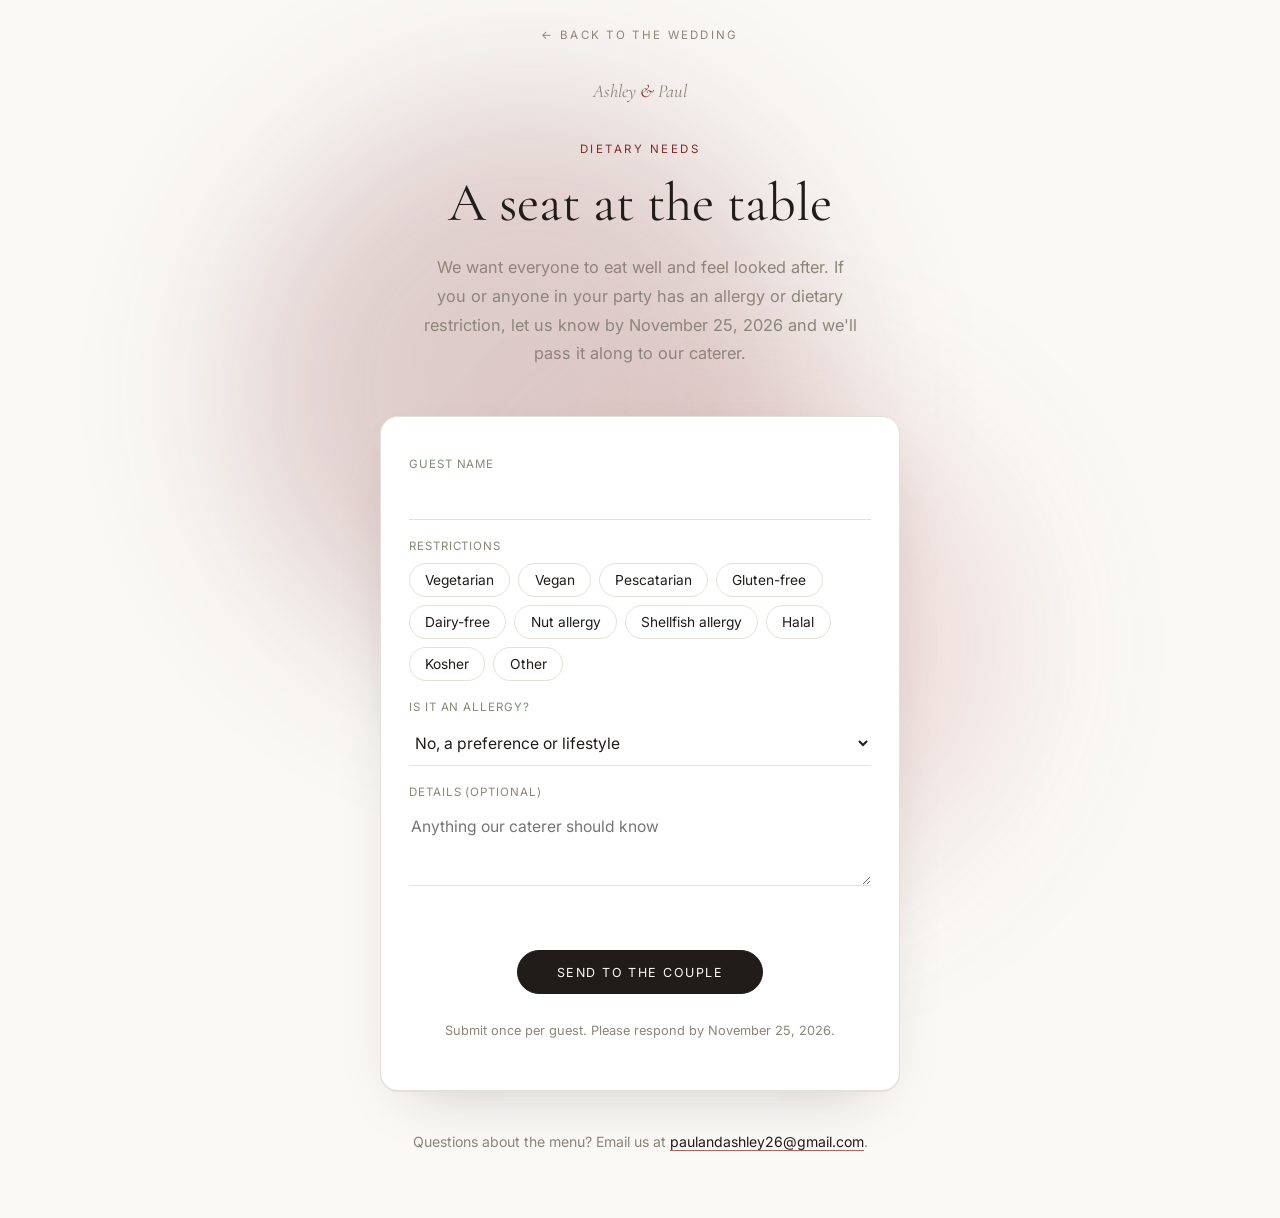
==== dietary.html @ 8dd8bc65 "Add dietary restrictions page New dietary.html form (guest name, restriction chips, allergy severity" ====
<!DOCTYPE html>
<html lang="en">
<head>
<meta charset="UTF-8">
<meta name="viewport" content="width=device-width, initial-scale=1.0">
<title>Dietary Needs · Ashley &amp; Paul</title>
<meta name="description" content="Let Ashley and Paul know about any allergies or dietary restrictions before the wedding.">
<meta name="robots" content="noindex">
<link rel="preconnect" href="https://fonts.googleapis.com">
<link rel="preconnect" href="https://fonts.gstatic.com" crossorigin>
<link href="https://fonts.googleapis.com/css2?family=Cormorant+Garamond:ital,wght@0,300;0,400;0,500;1,400;1,500&family=Inter:wght@300;400;500;600&display=swap" rel="stylesheet">
<link rel="stylesheet" href="styles.css">
<style>
  .dt-page {
    position: relative;
    min-height: 100vh;
    display: flex;
    flex-direction: column;
    align-items: center;
    justify-content: center;
    padding: 5rem 1.5rem 4rem;
    text-align: center;
    overflow: hidden;
  }
  .dt-back {
    position: absolute;
    top: 1.75rem;
    left: 50%;
    transform: translateX(-50%);
    font-size: 0.72rem;
    letter-spacing: 0.2em;
    text-transform: uppercase;
    white-space: nowrap;
    color: var(--muted);
    border-bottom: 1px solid transparent;
    transition: color 0.2s ease, border-color 0.2s ease;
  }
  .dt-back:hover { color: var(--ink); border-bottom-color: var(--rouge); }

  .dt-inner { position: relative; z-index: 1; max-width: 520px; width: 100%; }

  .dt-names {
    font-family: var(--font-display);
    font-style: italic;
    font-size: 1.15rem;
    color: var(--muted);
    margin: 0 0 2.5rem;
  }
  .dt-names .amp { color: var(--rouge); }

  .dt-title {
    font-family: var(--font-display);
    font-weight: 400;
    font-size: clamp(2.4rem, 7vw, 3.4rem);
    line-height: 1.1;
    margin: 0 0 1.25rem;
  }
  .dt-body {
    color: var(--muted);
    font-size: 1.02rem;
    line-height: 1.75;
    margin: 0 auto 3rem;
    max-width: 440px;
  }

  .dt-card {
    background: #fff;
    border: 1px solid var(--hairline);
    border-radius: 18px;
    padding: 2.5rem 1.75rem 2.25rem;
    box-shadow: 0 1px 0 var(--hairline), 0 24px 60px -30px rgba(33, 28, 26, 0.25);
  }
  .dt-card .rsvp-form { max-width: none; }

  .dt-group {
    border: none;
    margin: 0;
    padding: 0;
    display: flex;
    flex-direction: column;
    gap: 0.45rem;
  }
  .dt-group legend {
    font-size: 0.72rem;
    letter-spacing: 0.08em;
    text-transform: uppercase;
    color: var(--muted);
    padding: 0;
    margin-bottom: 0.6rem;
  }

  .dt-options {
    display: flex;
    flex-wrap: wrap;
    gap: 0.5rem;
  }
  .dt-chip { position: relative; }
  .dt-chip input {
    position: absolute;
    opacity: 0;
    width: 1px;
    height: 1px;
  }
  .dt-chip span {
    display: inline-block;
    padding: 0.5rem 0.95rem;
    border: 1px solid var(--hairline);
    border-radius: 999px;
    font-size: 0.86rem;
    color: var(--ink);
    cursor: pointer;
    transition: background 0.2s ease, border-color 0.2s ease, color 0.2s ease;
    user-select: none;
  }
  .dt-chip span:hover { border-color: var(--rouge-soft); }
  .dt-chip input:checked + span {
    background: var(--rouge);
    border-color: var(--rouge);
    color: var(--bg);
  }
  .dt-chip input:focus-visible + span {
    outline: 2px solid var(--rouge-soft);
    outline-offset: 2px;
  }

  .dt-error {
    font-size: 0.82rem;
    color: var(--rouge);
    text-align: center;
    margin: 0;
    min-height: 1.2em;
  }

  .dt-done {
    font-family: var(--font-display);
    font-style: italic;
    font-size: 1.5rem;
    margin: 0 0 0.5rem;
  }
  .dt-done-sub { color: var(--muted); font-size: 0.95rem; margin: 0; }

  .dt-contact {
    color: var(--muted);
    font-size: 0.88rem;
    line-height: 1.6;
    margin: 2.5rem 0 0;
  }
  .dt-contact a { color: var(--ink); border-bottom: 1px solid var(--rouge-soft); }
  .dt-contact a:hover { color: var(--rouge); }
</style>
</head>
<body>

<div class="bloom-defs" aria-hidden="true">
  <svg width="0" height="0">
    <defs>
      <filter id="bloomBlur" x="-50%" y="-50%" width="200%" height="200%">
        <feGaussianBlur stdDeviation="55" />
      </filter>
    </defs>
  </svg>
</div>

<main class="dt-page">
  <div class="bloom bloom-hero" aria-hidden="true">
    <svg viewBox="0 0 800 800" xmlns="http://www.w3.org/2000/svg">
      <circle cx="330" cy="300" r="180" fill="var(--rouge)" opacity="0.22" filter="url(#bloomBlur)"/>
      <circle cx="480" cy="460" r="150" fill="var(--rouge-soft)" opacity="0.2" filter="url(#bloomBlur)"/>
    </svg>
  </div>

  <a href="index.html#qa" class="dt-back">&larr; Back to the wedding</a>

  <div class="dt-inner">
    <p class="dt-names">Ashley <span class="amp">&amp;</span> Paul</p>
    <p class="eyebrow">Dietary Needs</p>
    <h1 class="dt-title">A seat at the table</h1>
    <p class="dt-body">We want everyone to eat well and feel looked after. If you or anyone in your party has an allergy or dietary restriction, let us know by November 25, 2026 and we'll pass it along to our caterer.</p>

    <div class="dt-card" id="dietaryCard">
      <form class="rsvp-form" id="dietaryForm" novalidate>
        <input type="hidden" name="form_type" value="Dietary restriction">
        <input type="hidden" name="_subject" value="Wedding: dietary restriction">

        <div class="form-row">
          <label for="dtName">Guest name</label>
          <input type="text" id="dtName" name="guestName" required autocomplete="name">
        </div>

        <fieldset class="dt-group">
          <legend>Restrictions</legend>
          <div class="dt-options">
            <label class="dt-chip"><input type="checkbox" name="restrictions" value="Vegetarian"><span>Vegetarian</span></label>
            <label class="dt-chip"><input type="checkbox" name="restrictions" value="Vegan"><span>Vegan</span></label>
            <label class="dt-chip"><input type="checkbox" name="restrictions" value="Pescatarian"><span>Pescatarian</span></label>
            <label class="dt-chip"><input type="checkbox" name="restrictions" value="Gluten-free"><span>Gluten-free</span></label>
            <label class="dt-chip"><input type="checkbox" name="restrictions" value="Dairy-free"><span>Dairy-free</span></label>
            <label class="dt-chip"><input type="checkbox" name="restrictions" value="Nut allergy"><span>Nut allergy</span></label>
            <label class="dt-chip"><input type="checkbox" name="restrictions" value="Shellfish allergy"><span>Shellfish allergy</span></label>
            <label class="dt-chip"><input type="checkbox" name="restrictions" value="Halal"><span>Halal</span></label>
            <label class="dt-chip"><input type="checkbox" name="restrictions" value="Kosher"><span>Kosher</span></label>
            <label class="dt-chip"><input type="checkbox" name="restrictions" value="Other"><span>Other</span></label>
          </div>
        </fieldset>

        <div class="form-row">
          <label for="dtSeverity">Is it an allergy?</label>
          <select id="dtSeverity" name="severity">
            <option value="Preference">No, a preference or lifestyle</option>
            <option value="Allergy / intolerance">Yes, an allergy or intolerance</option>
            <option value="Severe allergy">Yes, severe (cross-contact is a risk)</option>
          </select>
        </div>

        <div class="form-row">
          <label for="dtDetails">Details (optional)</label>
          <textarea id="dtDetails" name="details" rows="3" placeholder="Anything our caterer should know"></textarea>
        </div>

        <p class="dt-error" id="dtError" role="alert"></p>
        <button type="submit" class="btn">Send to the couple</button>
        <p class="form-note">Submit once per guest. Please respond by November 25, 2026.</p>
      </form>
    </div>

    <p class="dt-contact">Questions about the menu? Email us at <a href="mailto:paulandashley26@gmail.com">paulandashley26@gmail.com</a>.</p>
  </div>
</main>

<script>
  // Same Formspree inbox as the RSVP form (see script.js).
  const DIETARY_ENDPOINT = 'https://formspree.io/f/mbgjlpdg';

  const form = document.getElementById('dietaryForm');
  const card = document.getElementById('dietaryCard');
  const errorEl = document.getElementById('dtError');

  form.addEventListener('submit', async (e) => {
    e.preventDefault();
    errorEl.textContent = '';

    const name = form.guestName.value.trim();
    const picked = [...form.querySelectorAll('input[name="restrictions"]:checked')].map(i => i.value);
    const details = form.details.value.trim();

    if (!name) { errorEl.textContent = 'Please add the guest’s name.'; form.guestName.focus(); return; }
    if (!picked.length && !details) { errorEl.textContent = 'Choose a restriction or add a detail.'; return; }

    const data = new FormData();
    data.append('form_type', 'Dietary restriction');
    data.append('_subject', 'Wedding: dietary restriction for ' + name);
    data.append('guestName', name);
    data.append('restrictions', picked.join(', ') || 'None selected');
    data.append('severity', form.severity.value);
    data.append('details', details);

    const btn = form.querySelector('button[type="submit"]');
    const label = btn.textContent;
    btn.textContent = 'Sending…';
    btn.disabled = true;

    try {
      const res = await fetch(DIETARY_ENDPOINT, {
        method: 'POST',
        body: data,
        headers: { Accept: 'application/json' }
      });
      if (!res.ok) throw new Error('Submission failed');
      card.innerHTML =
        '<p class="dt-done">Thank you, ' + name.replace(/[<>&"]/g, '') + '</p>' +
        '<p class="dt-done-sub">We’ve got it and will make sure you’re taken care of.</p>' +
        '<button type="button" class="btn btn-outline" onclick="location.reload()">Add another guest</button>';
    } catch (err) {
      btn.textContent = label;
      btn.disabled = false;
      errorEl.textContent = 'Something went wrong. Please try again, or email us.';
    }
  });
</script>
</body>
</html>
---- styles.css ----
:root {
  --bg: #faf9f6;
  --bg-alt: #f4f1ea;
  --ink: #211c1a;
  --rouge: #7c2d2d;
  --rouge-soft: #b5615f;
  --muted: #8c8579;
  --hairline: #e6e1d8;

  --font-display: 'Cormorant Garamond', Georgia, serif;
  --font-body: 'Inter', -apple-system, BlinkMacSystemFont, sans-serif;

  --section-pad: clamp(4rem, 10vw, 8rem);
}

* { box-sizing: border-box; }

html {
  scroll-behavior: smooth;
}

@media (prefers-reduced-motion: reduce) {
  html { scroll-behavior: auto; }
  * { animation-duration: 0.01ms !important; transition-duration: 0.01ms !important; }
}

body {
  margin: 0;
  background: var(--bg);
  color: var(--ink);
  font-family: var(--font-body);
  font-weight: 400;
  -webkit-font-smoothing: antialiased;
}

a {
  color: inherit;
  text-decoration: none;
}

.bloom-defs { position: absolute; width: 0; height: 0; overflow: hidden; }

/* ---------- NAV ---------- */

.nav-wrap {
  position: sticky;
  top: 0;
  z-index: 100;
  background: rgba(250, 249, 246, 0.86);
  backdrop-filter: blur(10px);
  -webkit-backdrop-filter: blur(10px);
  border-bottom: 1px solid var(--hairline);
}

.nav {
  max-width: 900px;
  margin: 0 auto;
  padding: 1.1rem 1.5rem;
  display: flex;
  justify-content: center;
}

.nav-list {
  list-style: none;
  display: flex;
  gap: clamp(1.1rem, 3vw, 2.4rem);
  margin: 0;
  padding: 0;
}

.nav-link {
  font-size: 0.78rem;
  letter-spacing: 0.08em;
  text-transform: uppercase;
  color: var(--muted);
  padding-bottom: 4px;
  border-bottom: 1px solid transparent;
  transition: color 0.25s ease, border-color 0.25s ease;
  white-space: nowrap;
}

.nav-link:hover,
.nav-link.active {
  color: var(--ink);
  border-bottom-color: var(--rouge);
}

.nav-toggle {
  display: none;
  flex-direction: column;
  gap: 5px;
  background: none;
  border: none;
  cursor: pointer;
  padding: 6px;
}
.nav-toggle span {
  width: 20px;
  height: 1px;
  background: var(--ink);
  display: block;
}

@media (max-width: 640px) {
  .nav { justify-content: space-between; align-items: center; }
  .nav-toggle { display: flex; }
  .nav-list {
    position: absolute;
    top: 100%;
    left: 0;
    right: 0;
    flex-direction: column;
    align-items: center;
    background: var(--bg);
    border-bottom: 1px solid var(--hairline);
    padding: 1.2rem 0;
    gap: 1.1rem;
    display: none;
  }
  .nav-list.open { display: flex; }
}

/* ---------- SECTIONS ---------- */

.section {
  position: relative;
  max-width: 720px;
  margin: 0 auto;
  padding: var(--section-pad) 1.5rem;
  text-align: center;
  overflow: hidden;
}

.eyebrow {
  font-family: var(--font-body);
  font-size: 0.72rem;
  letter-spacing: 0.22em;
  text-transform: uppercase;
  color: var(--rouge);
  margin: 0 0 1.1rem;
}

.section-title {
  font-family: var(--font-display);
  font-weight: 400;
  font-size: clamp(2rem, 4vw, 2.8rem);
  margin: 0 0 0.6rem;
}

.section-sub {
  color: var(--muted);
  font-size: 0.95rem;
  margin: 0 0 2.5rem;
}

.section-body {
  color: var(--muted);
  font-size: 1.02rem;
  line-height: 1.7;
  max-width: 480px;
  margin: 0 auto 2rem;
}

/* ---------- HERO ---------- */

.hero {
  min-height: 92vh;
  display: flex;
  flex-direction: column;
  align-items: center;
  justify-content: center;
  padding-top: 6rem;
  max-width: none;
}

.bloom {
  position: absolute;
  inset: 0;
  z-index: 0;
  pointer-events: none;
}
.bloom svg { width: 100%; height: 100%; }

.bloom-hero { top: -10%; }
.bloom-side { left: -10%; right: auto; width: 70%; }

.hero > * { position: relative; z-index: 1; }

.hero-names {
  font-family: var(--font-display);
  font-style: italic;
  font-weight: 400;
  font-size: clamp(3.2rem, 10vw, 6.5rem);
  margin: 0 0 1.1rem;
  color: var(--ink);
  line-height: 1;
}
.hero-names .amp {
  color: var(--rouge);
  padding: 0 0.15em;
}

.hero-date {
  font-size: 0.95rem;
  letter-spacing: 0.04em;
  color: var(--muted);
  margin: 0;
}

.scroll-cue {
  position: absolute;
  bottom: 2.5rem;
  left: 50%;
  transform: translateX(-50%);
}
.scroll-line {
  display: block;
  width: 1px;
  height: 46px;
  background: linear-gradient(var(--rouge), transparent);
  animation: pulseLine 2.4s ease-in-out infinite;
}
@keyframes pulseLine {
  0%, 100% { opacity: 0.4; }
  50% { opacity: 1; }
}

/* ---------- COUNTDOWN ---------- */

.countdown {
  display: flex;
  justify-content: center;
  gap: clamp(1.2rem, 4vw, 2.5rem);
  margin: 0 0 2.8rem;
}
.countdown-unit {
  display: flex;
  flex-direction: column;
  align-items: center;
}
.countdown-unit span {
  font-family: var(--font-display);
  font-size: clamp(1.8rem, 4vw, 2.6rem);
  color: var(--rouge);
  line-height: 1;
}
.countdown-unit small {
  margin-top: 0.4rem;
  font-size: 0.65rem;
  letter-spacing: 0.14em;
  text-transform: uppercase;
  color: var(--muted);
}

/* ---------- FORM ---------- */

.rsvp-form {
  text-align: left;
  max-width: 420px;
  margin: 0 auto;
  display: flex;
  flex-direction: column;
  gap: 1.2rem;
}
.form-row {
  display: flex;
  flex-direction: column;
  gap: 0.45rem;
}
.form-row label {
  font-size: 0.72rem;
  letter-spacing: 0.08em;
  text-transform: uppercase;
  color: var(--muted);
}
.form-row input,
.form-row select,
.form-row textarea {
  font-family: var(--font-body);
  font-size: 0.98rem;
  padding: 0.7rem 0.1rem;
  border: none;
  border-bottom: 1px solid var(--hairline);
  background: transparent;
  color: var(--ink);
  transition: border-color 0.2s ease;
  resize: vertical;
}
.form-row input:focus,
.form-row select:focus,
.form-row textarea:focus {
  outline: none;
  border-bottom-color: var(--rouge);
}

.btn {
  align-self: center;
  margin-top: 0.6rem;
  padding: 0.85rem 2.4rem;
  border: 1px solid var(--ink);
  background: var(--ink);
  color: var(--bg);
  font-family: var(--font-body);
  font-size: 0.78rem;
  letter-spacing: 0.12em;
  text-transform: uppercase;
  border-radius: 999px;
  cursor: pointer;
  transition: background 0.25s ease, color 0.25s ease, border-color 0.25s ease;
}
.btn:hover {
  background: var(--rouge);
  border-color: var(--rouge);
}
.btn-outline {
  display: inline-block;
  background: transparent;
  color: var(--ink);
  border: 1px solid var(--ink);
}
.btn-outline:hover {
  background: var(--ink);
  color: var(--bg);
  border-color: var(--ink);
}

.form-note {
  text-align: center;
  font-size: 0.8rem;
  color: var(--muted);
  margin-top: 0.4rem;
  line-height: 1.7;
}
.form-note a { color: var(--ink); border-bottom: 1px solid var(--rouge-soft); }
.form-note a:hover { color: var(--rouge); }

/* ---------- SCHEDULE ---------- */

.schedule-card {
  text-align: left;
  display: grid;
  grid-template-columns: 1fr 1fr;
  gap: 2.5rem;
  align-items: start;
}
@media (max-width: 640px) {
  .schedule-card { grid-template-columns: 1fr; }
}

.schedule-time {
  font-size: 0.8rem;
  color: var(--rouge);
  letter-spacing: 0.04em;
  margin: 0 0 0.3rem;
}
.schedule-event {
  font-family: var(--font-display);
  font-size: 1.6rem;
  margin: 0 0 1.1rem;
}
.schedule-meta {
  list-style: none;
  padding: 0;
  margin: 0 0 1.4rem;
  color: var(--muted);
  font-size: 0.92rem;
  line-height: 1.9;
}
.schedule-links {
  display: flex;
  flex-direction: column;
  gap: 0.6rem;
  font-size: 0.85rem;
}
.schedule-links a {
  border-bottom: 1px dotted var(--hairline);
  padding-bottom: 2px;
  width: fit-content;
}
.schedule-links a:hover { border-bottom-color: var(--rouge); }
.disabled-link { opacity: 0.45; cursor: default; }

.schedule-map {
  width: 100%;
  aspect-ratio: 1 / 1;
  border: 1px solid var(--hairline);
  overflow: hidden;
}
.schedule-map iframe {
  width: 100%;
  height: 100%;
  border: 0;
  filter: grayscale(0.35) contrast(1.05);
}

/* ---------- DRESS CODE ---------- */
.dress-code { max-width: 1040px; }
.dress-code .section-body { max-width: 540px; }

.palette {
  list-style: none;
  display: flex;
  justify-content: center;
  flex-wrap: wrap;
  gap: 1.75rem;
  padding: 0;
  margin: 0 0 3.5rem;
  font-size: 0.72rem;
  letter-spacing: 0.18em;
  text-transform: uppercase;
  color: var(--muted);
}
.palette li { display: flex; flex-direction: column; align-items: center; gap: 0.6rem; }
.swatch {
  width: 46px; height: 46px;
  border-radius: 50%;
  box-shadow: 0 0 0 1px var(--hairline), 0 0 0 5px var(--bg), 0 0 0 6px var(--hairline);
}

.looks-label {
  font-family: var(--font-display);
  font-style: italic;
  font-size: 1.25rem;
  color: var(--ink);
  margin: 0 0 1.5rem;
}

.looks {
  columns: 3 220px;
  column-gap: 14px;
  text-align: left;
}
.look {
  margin: 0 0 14px;
  break-inside: avoid;
  overflow: hidden;
  background: var(--hairline);
}
.look img {
  display: block;
  width: 100%;
  height: auto;
  transition: transform 0.6s ease;
}
.look:hover img { transform: scale(1.03); }

@media (max-width: 560px) {
  .looks { columns: 2; column-gap: 10px; }
  .look { margin-bottom: 10px; }
  .palette { gap: 1.25rem; }
}

/* ---------- REGISTRY ---------- */
.registry { max-width: 640px; }

/* ---------- ACCORDION ---------- */

.accordion {
  text-align: left;
  border-top: 1px solid var(--hairline);
}
.accordion-item {
  border-bottom: 1px solid var(--hairline);
}
.accordion-trigger {
  width: 100%;
  display: flex;
  justify-content: space-between;
  align-items: center;
  gap: 1rem;
  background: none;
  border: none;
  text-align: left;
  font-family: var(--font-body);
  font-size: 0.98rem;
  color: var(--ink);
  padding: 1.15rem 0.1rem;
  cursor: pointer;
}
.accordion-icon {
  position: relative;
  width: 14px;
  height: 14px;
  flex-shrink: 0;
}
.accordion-icon::before,
.accordion-icon::after {
  content: '';
  position: absolute;
  background: var(--rouge);
  transition: transform 0.3s ease;
}
.accordion-icon::before { top: 6px; left: 0; width: 14px; height: 1px; }
.accordion-icon::after { top: 0; left: 6px; width: 1px; height: 14px; }
.accordion-item.open .accordion-icon::after { transform: rotate(90deg); }

.accordion-panel {
  max-height: 0;
  overflow: hidden;
  transition: max-height 0.35s ease;
}
.accordion-panel p {
  margin: 0 0 1.2rem;
  color: var(--muted);
  font-size: 0.92rem;
  line-height: 1.75;
}

/* ---------- FOOTER ---------- */

.footer {
  text-align: center;
  padding: 3rem 1.5rem 3.5rem;
  border-top: 1px solid var(--hairline);
}
.footer-names {
  font-family: var(--font-display);
  font-style: italic;
  font-size: 1.4rem;
  margin: 0 0 0.3rem;
}
.footer-date {
  font-size: 0.72rem;
  letter-spacing: 0.16em;
  color: var(--muted);
  margin: 0;
}

/* ---------- REVEAL ANIMATION ---------- */

.reveal {
  opacity: 0;
  transform: translateY(14px);
  transition: opacity 0.7s ease, transform 0.7s ease;
}
.reveal.in-view {
  opacity: 1;
  transform: translateY(0);
}

.schedule-meta a { color: var(--ink); text-decoration: none; border-bottom: 1px solid var(--hairline); }
.schedule-meta a:hover { border-bottom-color: var(--rouge); }

.accordion-panel a { color: var(--ink); border-bottom: 1px solid var(--rouge-soft); }
.accordion-panel a:hover { color: var(--rouge); }
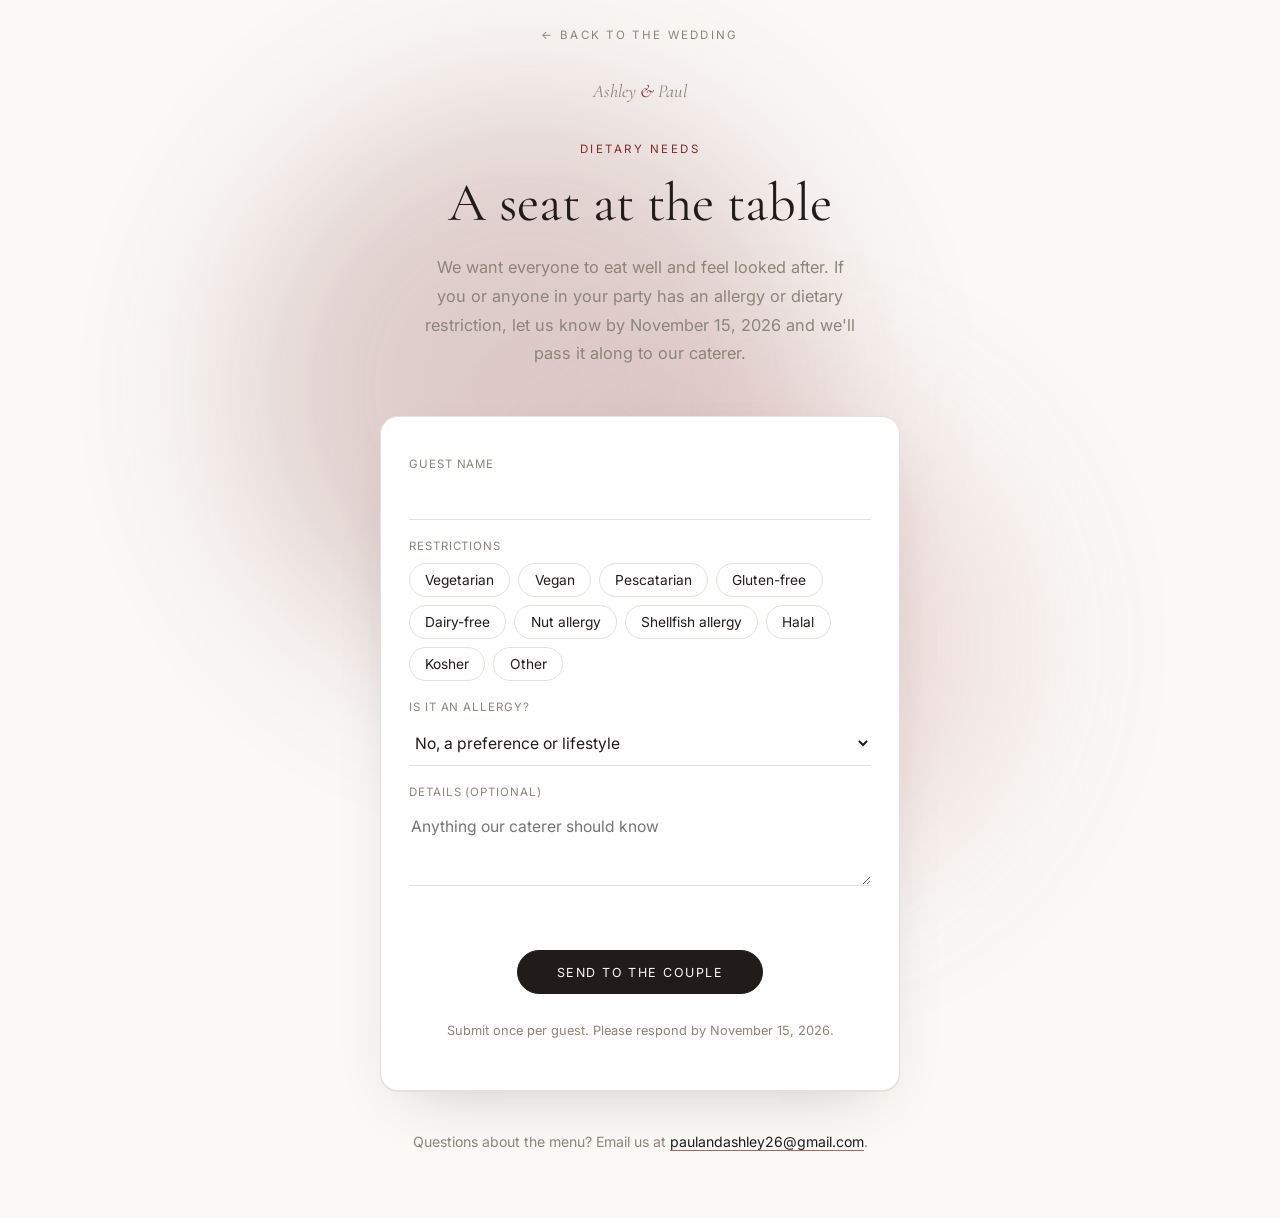
==== commit be0ba882: "Move RSVP deadline to Nov 15; ask about dietary restrictions on RSVP Replaces the optional note-for-" ====
--- a/dietary.html
+++ b/dietary.html
@@ -175,7 +175,7 @@
     <p class="dt-names">Ashley <span class="amp">&amp;</span> Paul</p>
     <p class="eyebrow">Dietary Needs</p>
     <h1 class="dt-title">A seat at the table</h1>
-    <p class="dt-body">We want everyone to eat well and feel looked after. If you or anyone in your party has an allergy or dietary restriction, let us know by November 25, 2026 and we'll pass it along to our caterer.</p>
+    <p class="dt-body">We want everyone to eat well and feel looked after. If you or anyone in your party has an allergy or dietary restriction, let us know by November 15, 2026 and we'll pass it along to our caterer.</p>
 
     <div class="dt-card" id="dietaryCard">
       <form class="rsvp-form" id="dietaryForm" novalidate>
@@ -219,7 +219,7 @@
 
         <p class="dt-error" id="dtError" role="alert"></p>
         <button type="submit" class="btn">Send to the couple</button>
-        <p class="form-note">Submit once per guest. Please respond by November 25, 2026.</p>
+        <p class="form-note">Submit once per guest. Please respond by November 15, 2026.</p>
       </form>
     </div>
 
